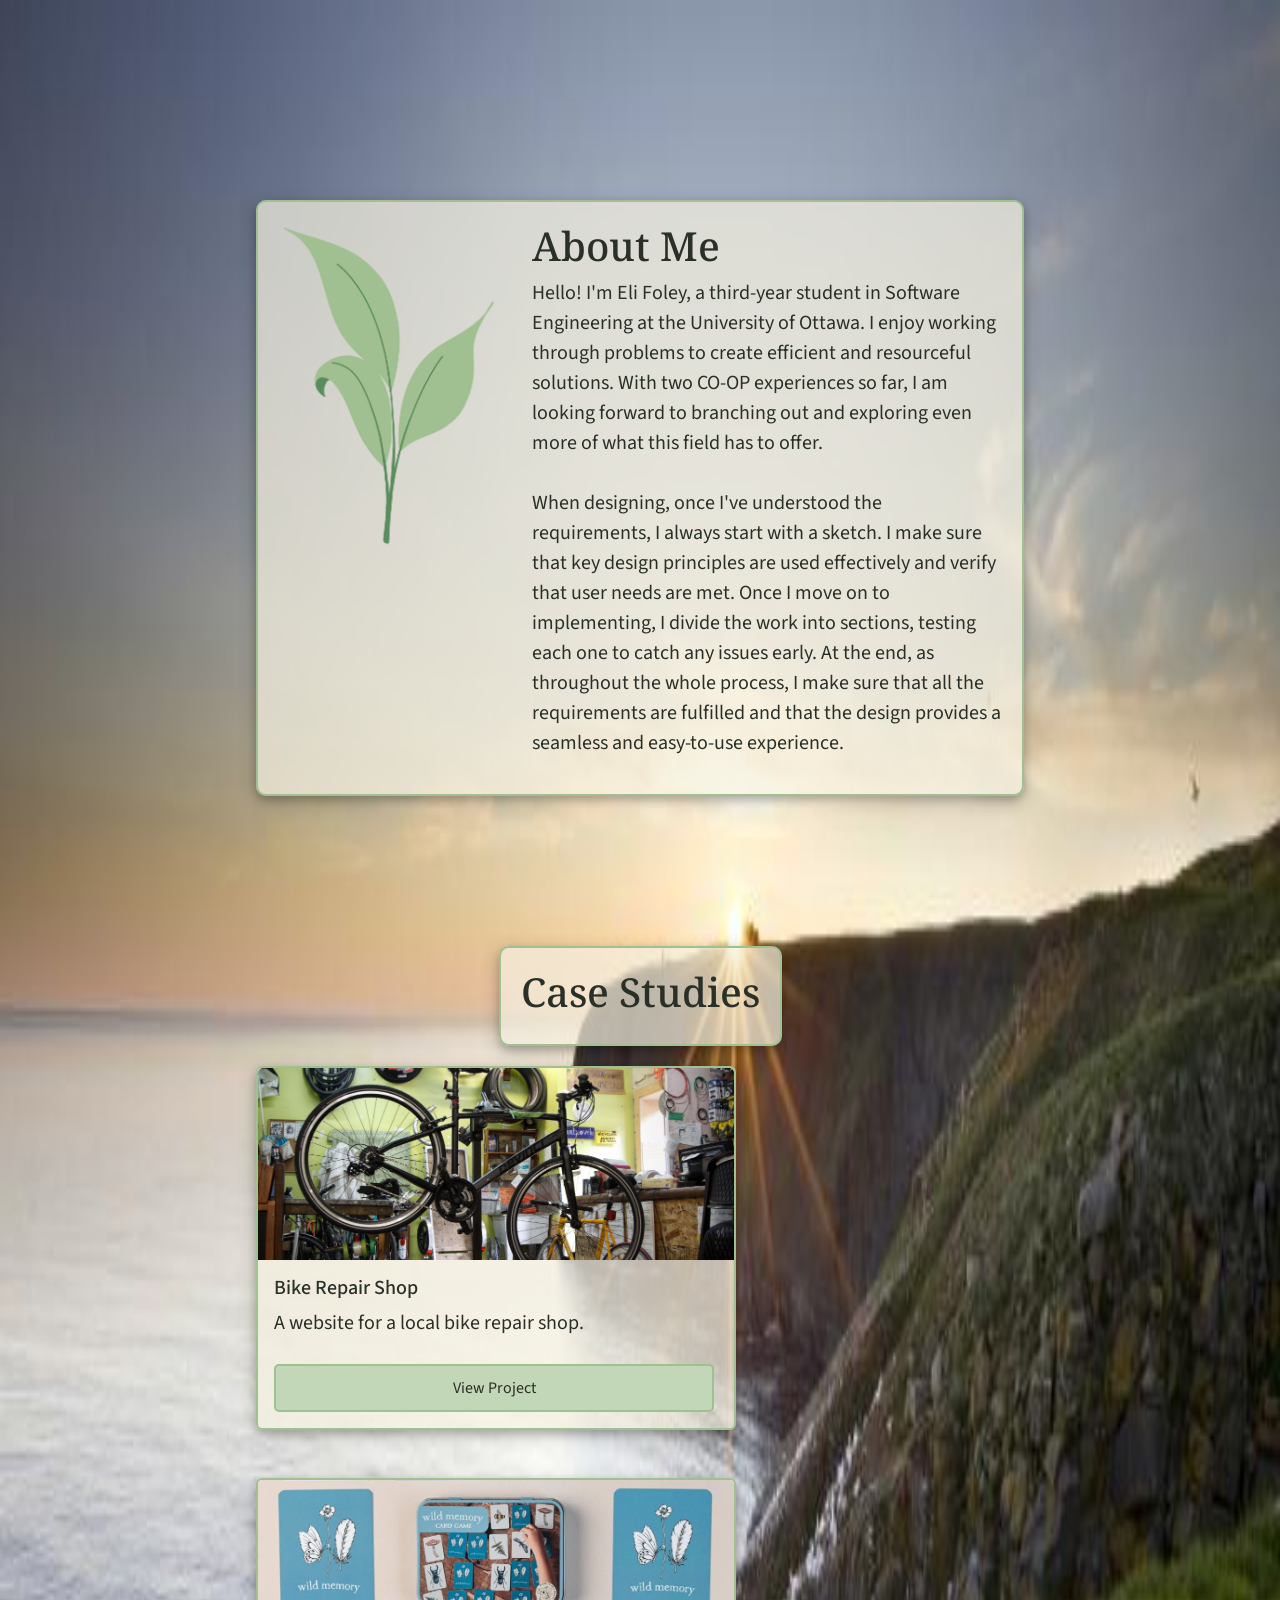
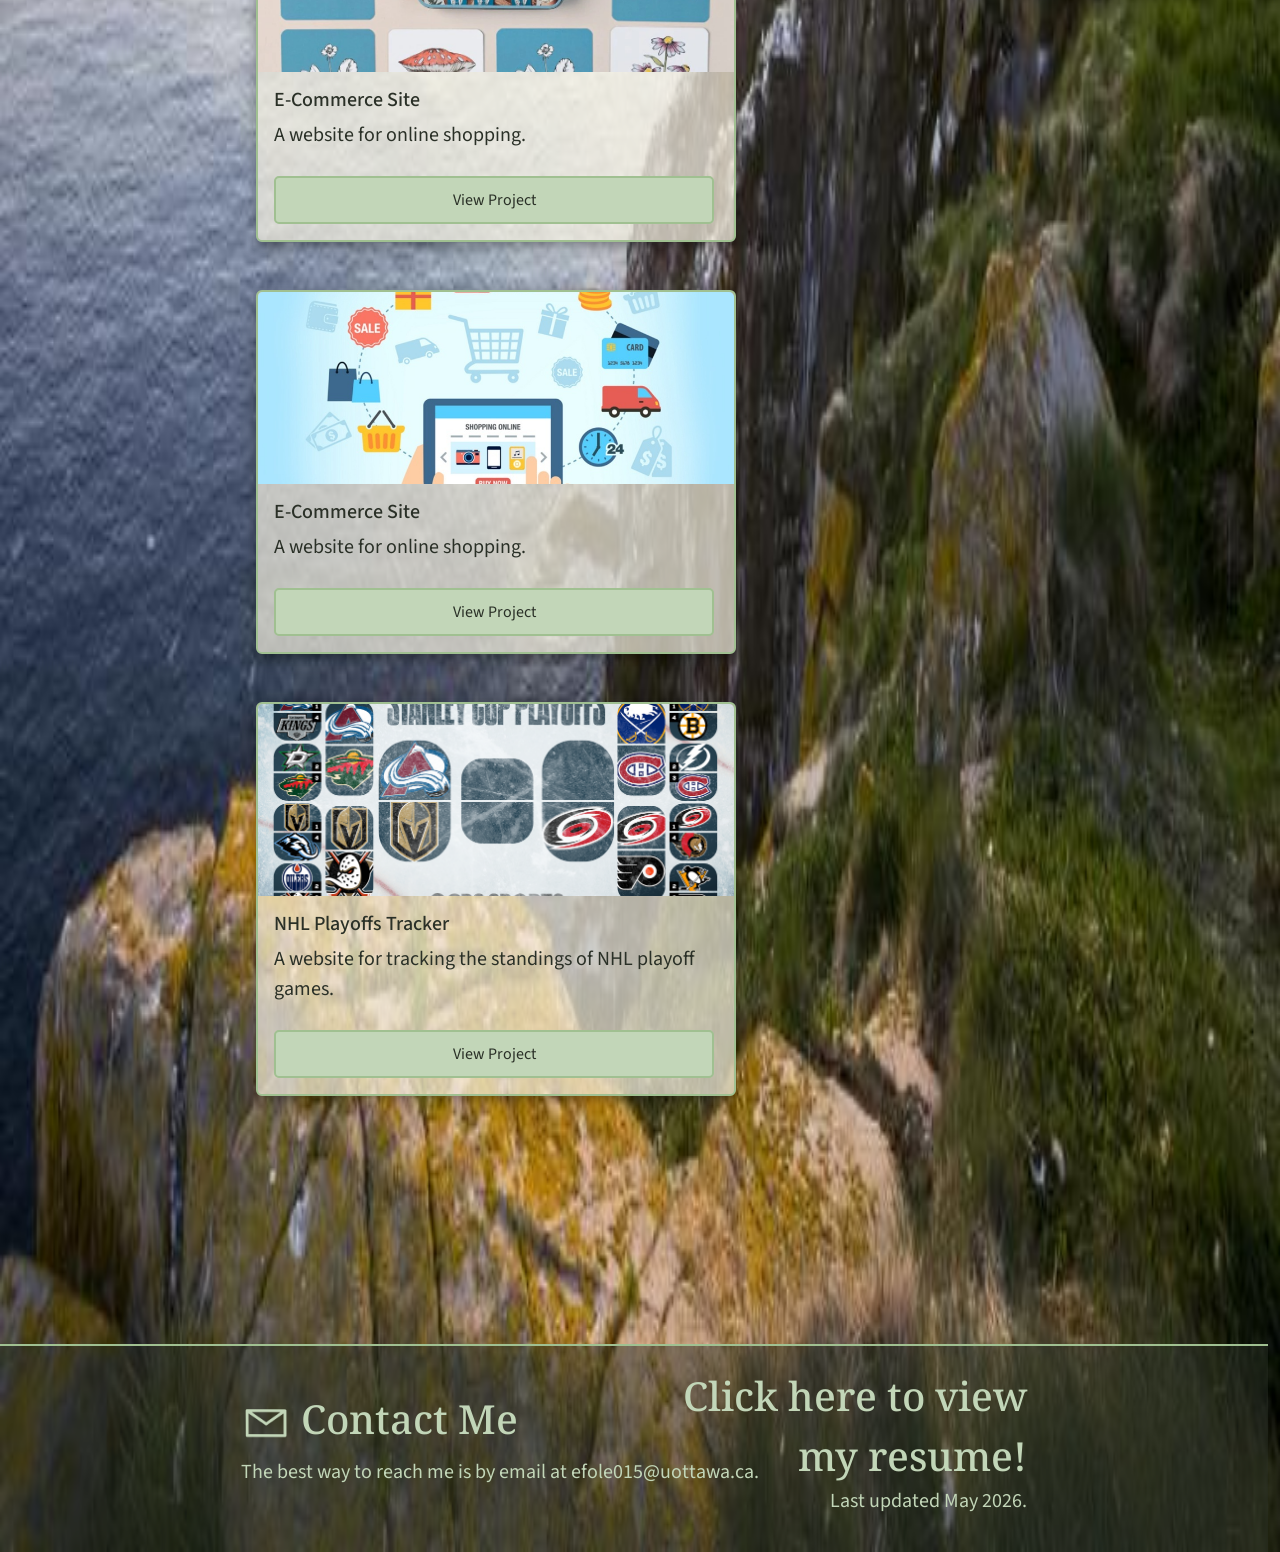
==== index.html @ bc76976b "Adding all files from local" ====
<html lang="en">
<head>
    <meta charset="UTF-8">
    <meta http-equiv="X-UA-Compatible" content="IE=edge">
    <meta name="viewport" content="width=device-width, initial-scale=1.0">
    <link rel="icon" type="image/png" href="/assets/favicon.ico" />
    <link href="https://cdn.jsdelivr.net/npm/bootstrap@5.3.8/dist/css/bootstrap.min.css" rel="stylesheet" integrity="sha384-sRIl4kxILFvY47J16cr9ZwB07vP4J8+LH7qKQnuqkuIAvNWLzeN8tE5YBujZqJLB" crossorigin="anonymous">
    <link rel="stylesheet" type="text/css" href="custom.css">
    <link rel="preconnect" href="https://fonts.googleapis.com">
<link rel="preconnect" href="https://fonts.gstatic.com" crossorigin>
<link href="https://fonts.googleapis.com/css2?family=Noto+Serif:ital,wght@0,100..900;1,100..900&family=Source+Sans+3:ital,wght@0,200..900;1,200..900&display=swap" rel="stylesheet">
    <title>Eli Foley - Portfolio</title>
</head>
<body>
    
    <!-- About Me -->
    <div class="aboutMe-container">
        <div class="row">
        <div class="col-md-auto">
            <img src="/assets/profileIcon.png" alt="Drawing of three leaves." class="profile-pic">
        </div>
        <div class="col">
            <div class="row">
                <h2 class="noto-serif-header">About Me</h2>
            </div>
            <div class="row">
                <p class="source-sans-3-paragraph">Hello! I'm Eli Foley, a third-year student in Software Engineering at the University of Ottawa. 
                    I enjoy working through problems to create efficient and resourceful solutions. With two CO-OP experiences so far, I am looking 
                    forward to branching out and exploring even more of what this field has to offer. <br> <br> When designing, once I've understood the requirements, I always start
                    with a sketch. I make sure that key design principles are used effectively and verify that user needs are met. Once I move on to implementing, I divide the work into 
                    sections, testing each one to catch any issues early. At the end, as throughout the whole process, I make sure that all the requirements are fulfilled and that the design
                    provides a seamless and easy-to-use experience.</p>
        
            </div>
        </div>
        </div>
        
    </div>

    <!-- Case Studies -->
    <div class="case-studies-header-container" style="place-items: center;">
        <h2 class="noto-serif-header">Case Studies</h2>
    </div>

    <div class="case-studies-container" >        
            <div class="row" >
                <div class="col-md-auto mb-5" style="place-items: center;">
                <div class="card" >
                                <img class="card-img-top" src="/assets/bikeshopcard.jpg" alt="Card image, a bike in the process of being repaired.">
                                <div class="source-sans-3-paragraph card-body">
                                    <h5 class="card-title">Bike Repair Shop</h5>
                                    <p class="card-text">A website for a local bike repair shop.</p>
                                    <a href="coming-soon.html" class="viewproject-button">View Project</a>
                                </div>
                            </div>
                </div>
                <div class="col-md-auto mb-5"></div>
                <div class="col-md-auto mb-5">
                <div class="card" >
                                <img class="card-img-top" src="/assets/MemoryGamePlaceholder.jpg" alt="Card image, a card-matching game.">
                                <div class="source-sans-3-paragraph card-body">
                                    <h5 class="card-title">E-Commerce Site</h5>
                                    <p class="card-text">A website for online shopping.</p>
                                    <a href="coming-soon.html" class="viewproject-button">View Project</a>
                                </div>
                            </div>
                </div>
            </div>

            <div class="row" >
                <div class="col-md-auto mb-5" style="place-items: center;">
                <div class="card" >
                                <img class="card-img-top" src="/assets/ecommerce-placeholder.jpg" alt="Card image, drawn graphic of an e-commerce website.">
                                <div class="source-sans-3-paragraph card-body">
                                    <h5 class="card-title">E-Commerce Site</h5>
                                    <p class="card-text">A website for online shopping.</p>
                                    <a href="coming-soon.html" class="viewproject-button">View Project</a>
                                </div>
                            </div>
                </div>
                <div class="col-md-auto mb-5"></div>
                <div class="col-md-auto mb-5">
                <div class="card" >
                                <img class="card-img-top" src="/assets/nhlplayoff-bracket-34-placeholder.jpg" alt="Card image, a graphic of the 2026 NHL playoff bracket.">
                                <div class="source-sans-3-paragraph card-body">
                                    <h5 class="card-title">NHL Playoffs Tracker</h5>
                                    <p class="card-text">A website for tracking the standings of NHL playoff games.</p>
                                    <a href="coming-soon.html" class="viewproject-button">View Project</a>
                                </div>
                            </div>
                </div>
            </div>
    </div>

    <!-- Contact Me -->
    <div class="row contactme-container" style="place-items: center;">
        <div class="col-md-6">
            <div class="container" style="justify-content: left; margin-left: 35%;">
                <h2 class="noto-serif-header" style="color: #C2D6B8;">
                    <img src="/assets/email-icon.png" alt="" style="width: 50px; vertical-align: middle;">
                    Contact Me</h2>
                <p class="source-sans-3-paragraph" style="color: #C2D6B8;">The best way to reach me is by email at efole015@uottawa.ca.</p>
            </div>
        </div>
        <div class="col-md-6 text-end">
            <div class="container" style="padding-right:35%;" >
                    <a class="resume-link" href="EliFoley_CV_Fall2026_ENG.pdf" target="_blank">Click here to view my resume!</a>
                    <p class="source-sans-3-paragraph" style="color: #C2D6B8;">Last updated May 2026.</p>
            </div>
        </div>
    </div>

    <script src="https://cdn.jsdelivr.net/npm/bootstrap@5.3.8/dist/js/bootstrap.bundle.min.js" integrity="sha384-FKyoEForCGlyvwx9Hj09JcYn3nv7wiPVlz7YYwJrWVcXK/BmnVDxM+D2scQbITxI" crossorigin="anonymous"></script>
</body>
</html>
---- custom.css ----
body {
    /* background-color: #F5F1E1; */
     background-image: url('/assets/newfoundland-coastline-GettyImages-108273950.jpg'); 
     background-size: 100% 100%;
     background-repeat: no-repeat;
    
     
}

.aboutMe-container {
    background-color: rgba(245, 241, 225, 0.7);
    border: 2px solid #A0C091;
    margin-top: 200px;
    margin-left: 20%;
    margin-right: 20%;
    padding: 20px;
    border-radius: 10px;
    box-shadow: 0 4px 8px 0 rgba(0, 0, 0, 0.2), 0 6px 20px 0 rgba(0, 0, 0, 0.19);
}

.profile-pic {
    width: 225px;
    height: 325px;
    margin-right: 5px;
}

.noto-serif-header {
  font-family: "Noto Serif", serif;
  font-optical-sizing: auto;
  font-size: 2.5rem;
  font-weight: 500;
  font-style: normal;
  font-variation-settings:
    "wdth" 100;
  color: #2A3027;
}

.source-sans-3-paragraph {
  font-family: "Source Sans 3", sans-serif;
  font-optical-sizing: auto;
  font-size: 1.25rem;
  font-weight: 400;
  font-style: normal;
  color: #2A3027;
}

.case-studies-container {
    align-items: center;
    width: fit-content;
    margin-top: 20px;
    margin-bottom: 60px;
    padding-left: 20%;
    padding-right: 20%;
    margin-left: auto;
    margin-right: auto;
}

.case-studies-header-container {
    background-color: rgba(245, 241, 225, 0.7);
    border: 2px solid #A0C091;
    padding: 20px;
    width: fit-content;
    border-radius: 10px;
    margin-top: 150px;
    margin-left: auto;
    margin-right: auto;
    box-shadow: 0 4px 8px 0 rgba(0, 0, 0, 0.2), 0 6px 20px 0 rgba(0, 0, 0, 0.19);
}

.card {
  width: 30rem;
  /*height: 30rem;*/
  transition: transform .2s; 
  background-color: rgba(245, 241, 225, 0.7);
  border: 2px solid #A0C091;
  box-shadow: 0 4px 8px 0 rgba(0, 0, 0, 0.2), 0 6px 20px 0 rgba(0, 0, 0, 0.19);
}

.card:hover {
  transform: translateY(-5px); 
  box-shadow: 0 4px 8px 0 rgba(0, 0, 0, 0.5), 0 6px 20px 0 rgba(0, 0, 0, 0.3);
}

.card-img-top {
    width: 100%;
    height: 15vw;
    object-fit: cover;
}

.viewproject-button {
    background-color: #C2D6B8;
    color: #2A3027;
    border: 2px solid #A0C091;
    padding: 10px 20px;
    text-align: center;
    text-decoration: none;
    display: inline-block;
    font-size: 1rem;
    margin-top: 10px;
    border-radius: 5px;
    transition: background-color 0.3s ease, color 0.3s ease;
    margin-left: auto;
    margin-right: auto;
    width: 27.5rem;
}

.viewproject-button:hover {
   background-color: #A0C091;
  box-shadow: 0 1px 1px 0 rgba(0, 0, 0, 0.1), 0 6px 20px 0 rgba(0, 0, 0, 0.1);
}

.coming-soon-container {
    background-color: rgba(245, 241, 225, 0.7);
    border: 2px solid #A0C091;
    margin-top: 200px;
    margin-left: 20%;
    margin-right: 20%;
    padding: 20px;
    border-radius: 10px;
    box-shadow: 0 4px 8px 0 rgba(0, 0, 0, 0.2), 0 6px 20px 0 rgba(0, 0, 0, 0.19);
}

.contactme-container {
    background-color: rgba(42, 48, 39, 0.5);
    border-top: 2px solid #A0C091;
    margin-top: 200px;
    width: 100vw;
    padding: 20px;
}

.resume-link {
    font-family: "Noto Serif", serif;
  font-optical-sizing: auto;
  font-size: 2.5rem;
  font-weight: 500;
  font-style: normal;
  font-variation-settings:
    "wdth" 100;
  color: #C2D6B8;
  text-decoration: none;
}

.resume-link:hover {
  color: #A0C091;
}


/*  #F5F1E1  #A0C091  #5B8C5D  #2A3027  #FFFFFF  #C2D6B8
https://www.figma.com/color-palette-generator/?colors=F5F1E1-5B8C5D-A0C091-C2D6B8-2A3027-FFFFFF  */
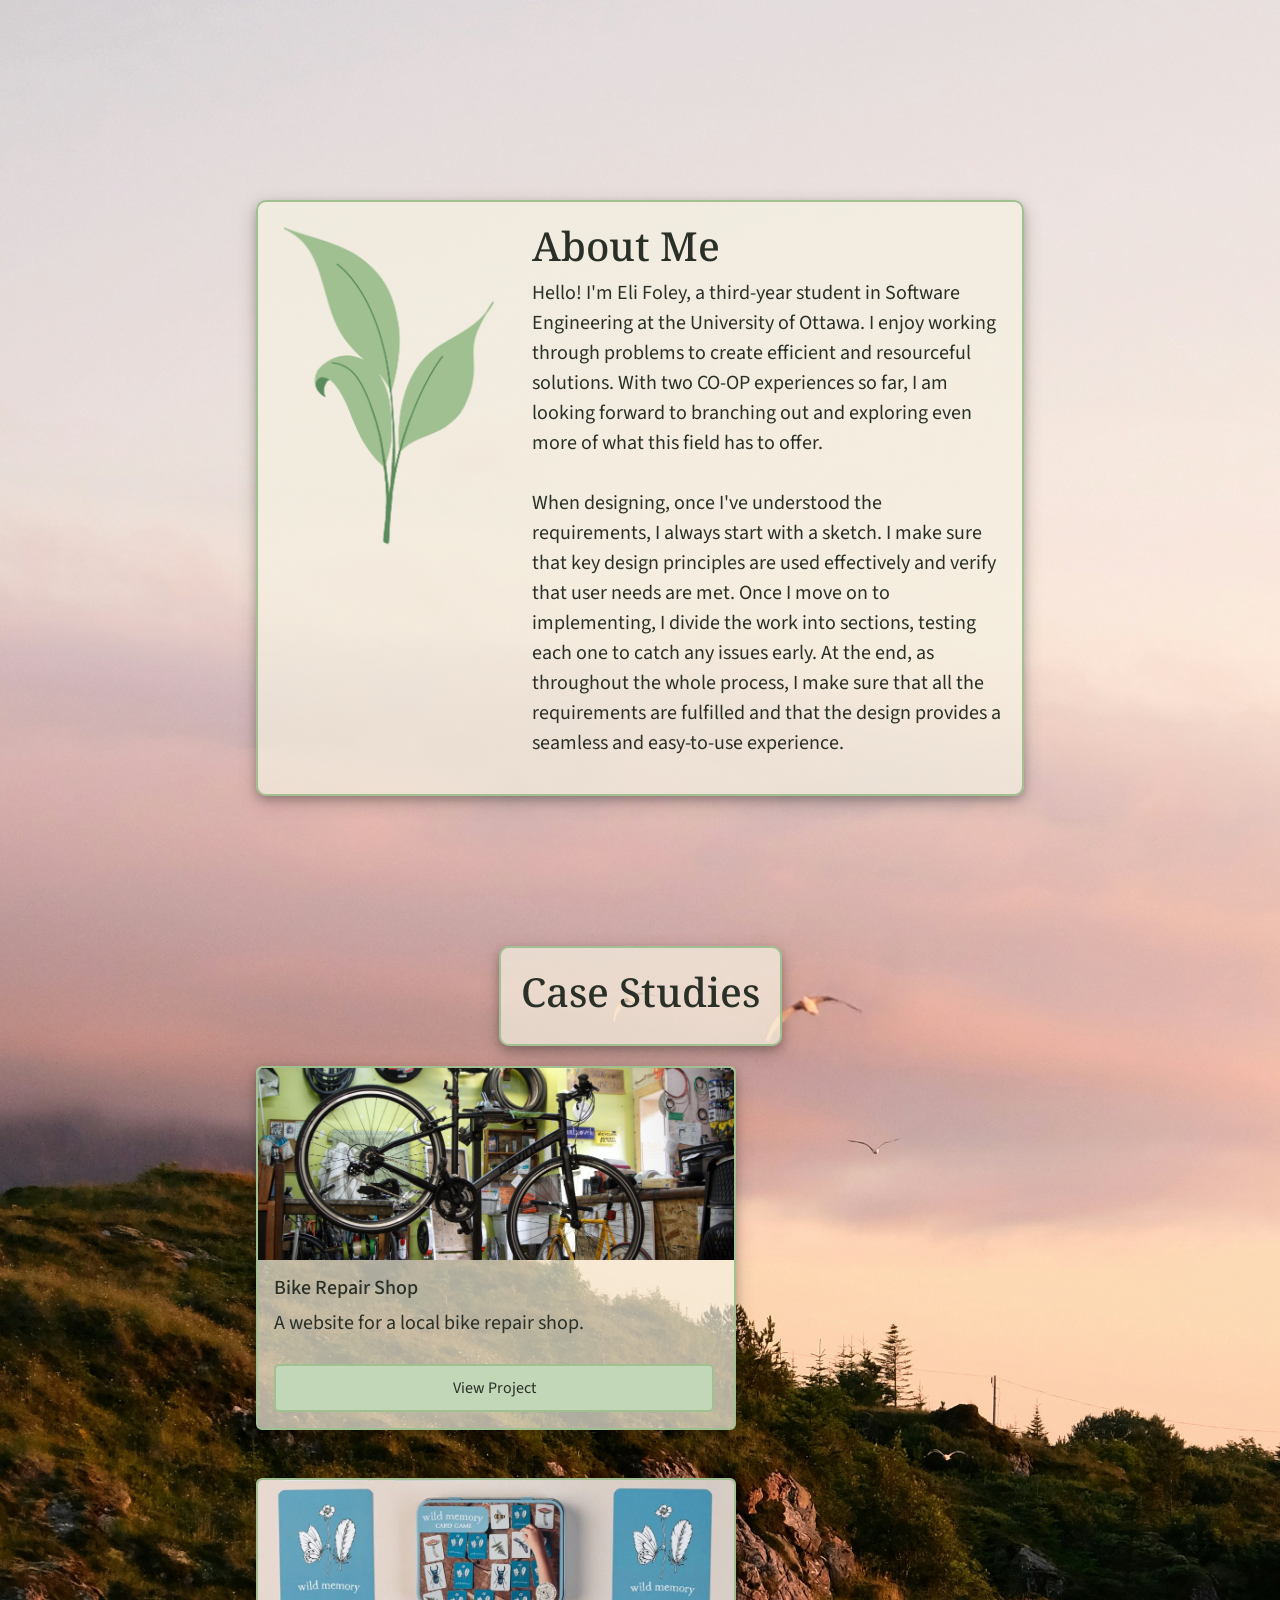
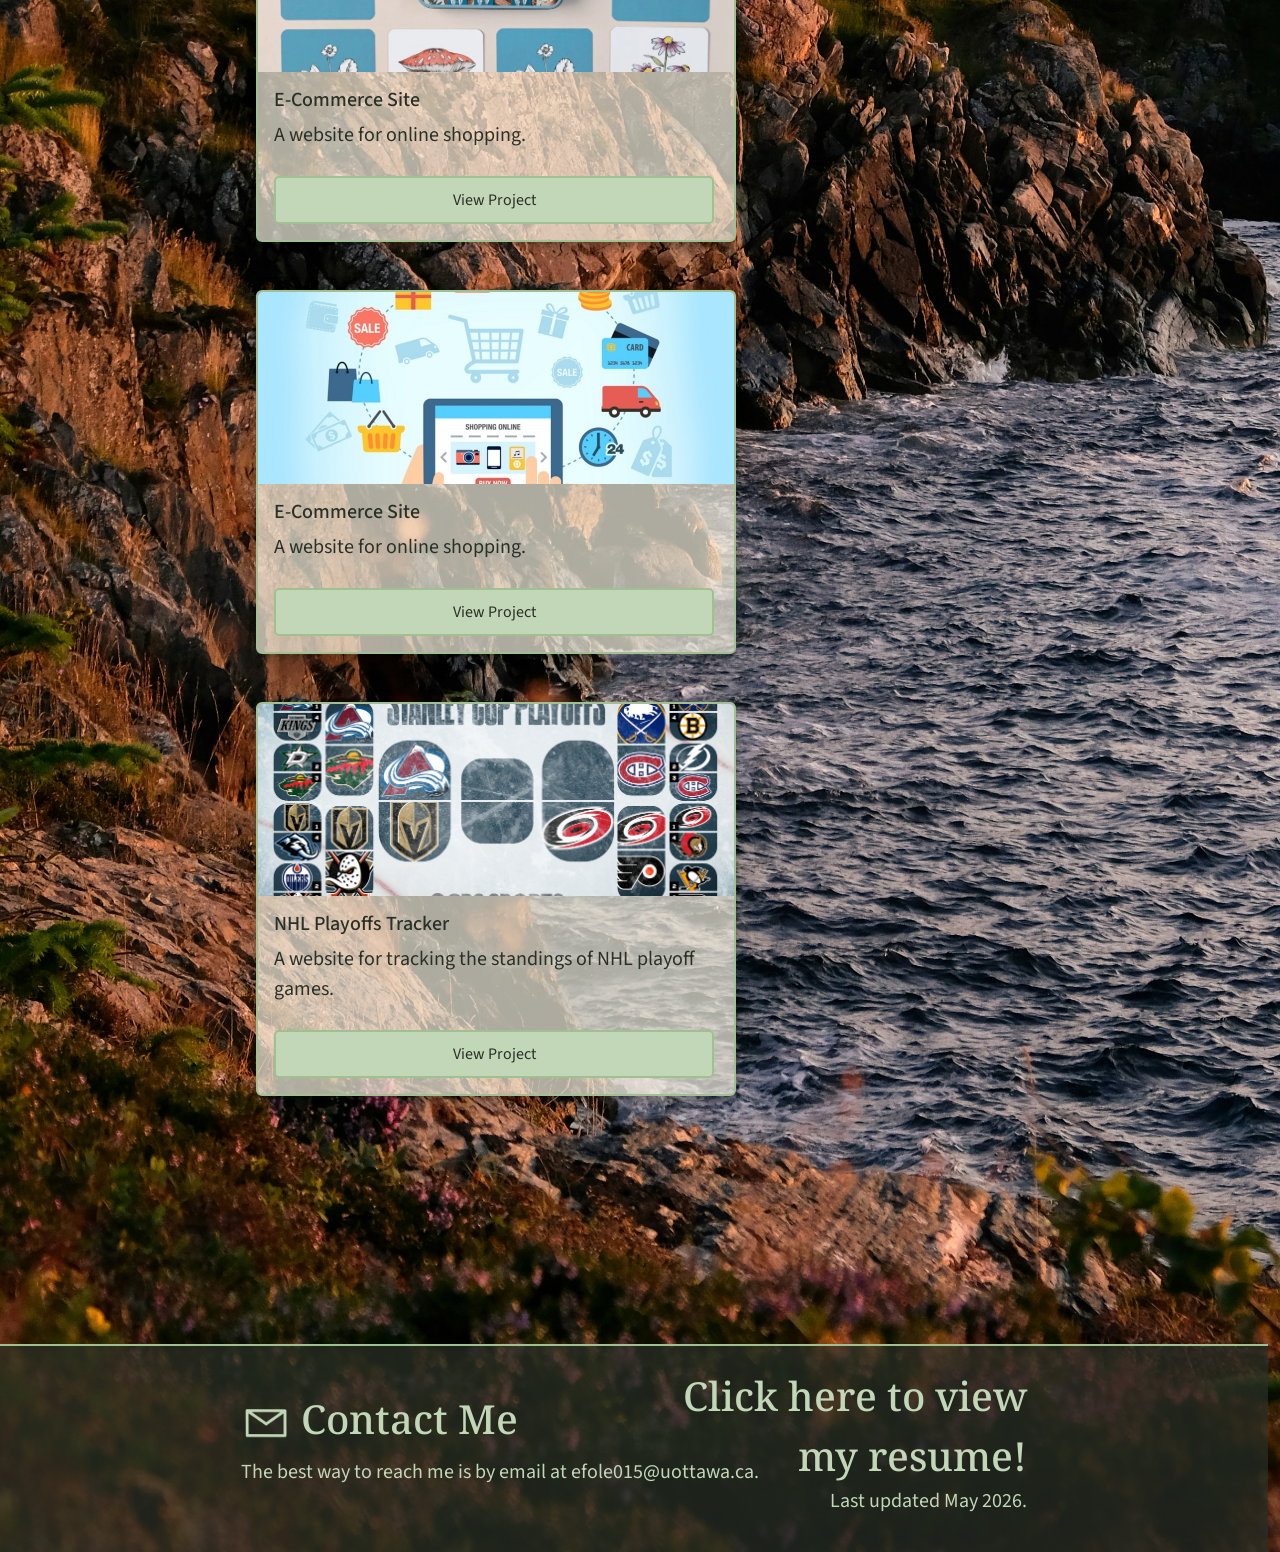
==== commit 24b64ef5: "cleaned up code and added some comments" ====
--- a/index.html
+++ b/index.html
@@ -7,8 +7,8 @@
     <link href="https://cdn.jsdelivr.net/npm/bootstrap@5.3.8/dist/css/bootstrap.min.css" rel="stylesheet" integrity="sha384-sRIl4kxILFvY47J16cr9ZwB07vP4J8+LH7qKQnuqkuIAvNWLzeN8tE5YBujZqJLB" crossorigin="anonymous">
     <link rel="stylesheet" type="text/css" href="custom.css">
     <link rel="preconnect" href="https://fonts.googleapis.com">
-<link rel="preconnect" href="https://fonts.gstatic.com" crossorigin>
-<link href="https://fonts.googleapis.com/css2?family=Noto+Serif:ital,wght@0,100..900;1,100..900&family=Source+Sans+3:ital,wght@0,200..900;1,200..900&display=swap" rel="stylesheet">
+    <link rel="preconnect" href="https://fonts.gstatic.com" crossorigin>
+    <link href="https://fonts.googleapis.com/css2?family=Noto+Serif:ital,wght@0,100..900;1,100..900&family=Source+Sans+3:ital,wght@0,200..900;1,200..900&display=swap" rel="stylesheet">
     <title>Eli Foley - Portfolio</title>
 </head>
 <body>
--- a/custom.css
+++ b/custom.css
@@ -1,10 +1,9 @@
 body {
-    /* background-color: #F5F1E1; */
-     background-image: url('/assets/newfoundland-coastline-GettyImages-108273950.jpg'); 
-     background-size: 100% 100%;
+     background-image: url('/assets/finn-schurmann-Ab8P2MkwEA0-unsplash.jpg'); 
+     /* Photo by Finn Schürmann on Unsplash */
+     background-position: center;
+     background-size: cover; 
      background-repeat: no-repeat;
-    
-     
 }
 
 .aboutMe-container {
@@ -121,7 +120,7 @@
 }
 
 .contactme-container {
-    background-color: rgba(42, 48, 39, 0.5);
+    background-color: rgba(42, 48, 39, 0.7);
     border-top: 2px solid #A0C091;
     margin-top: 200px;
     width: 100vw;
@@ -129,7 +128,7 @@
 }
 
 .resume-link {
-    font-family: "Noto Serif", serif;
+  font-family: "Noto Serif", serif;
   font-optical-sizing: auto;
   font-size: 2.5rem;
   font-weight: 500;
@@ -144,6 +143,3 @@
   color: #A0C091;
 }
 
-
-/*  #F5F1E1  #A0C091  #5B8C5D  #2A3027  #FFFFFF  #C2D6B8
-https://www.figma.com/color-palette-generator/?colors=F5F1E1-5B8C5D-A0C091-C2D6B8-2A3027-FFFFFF  */
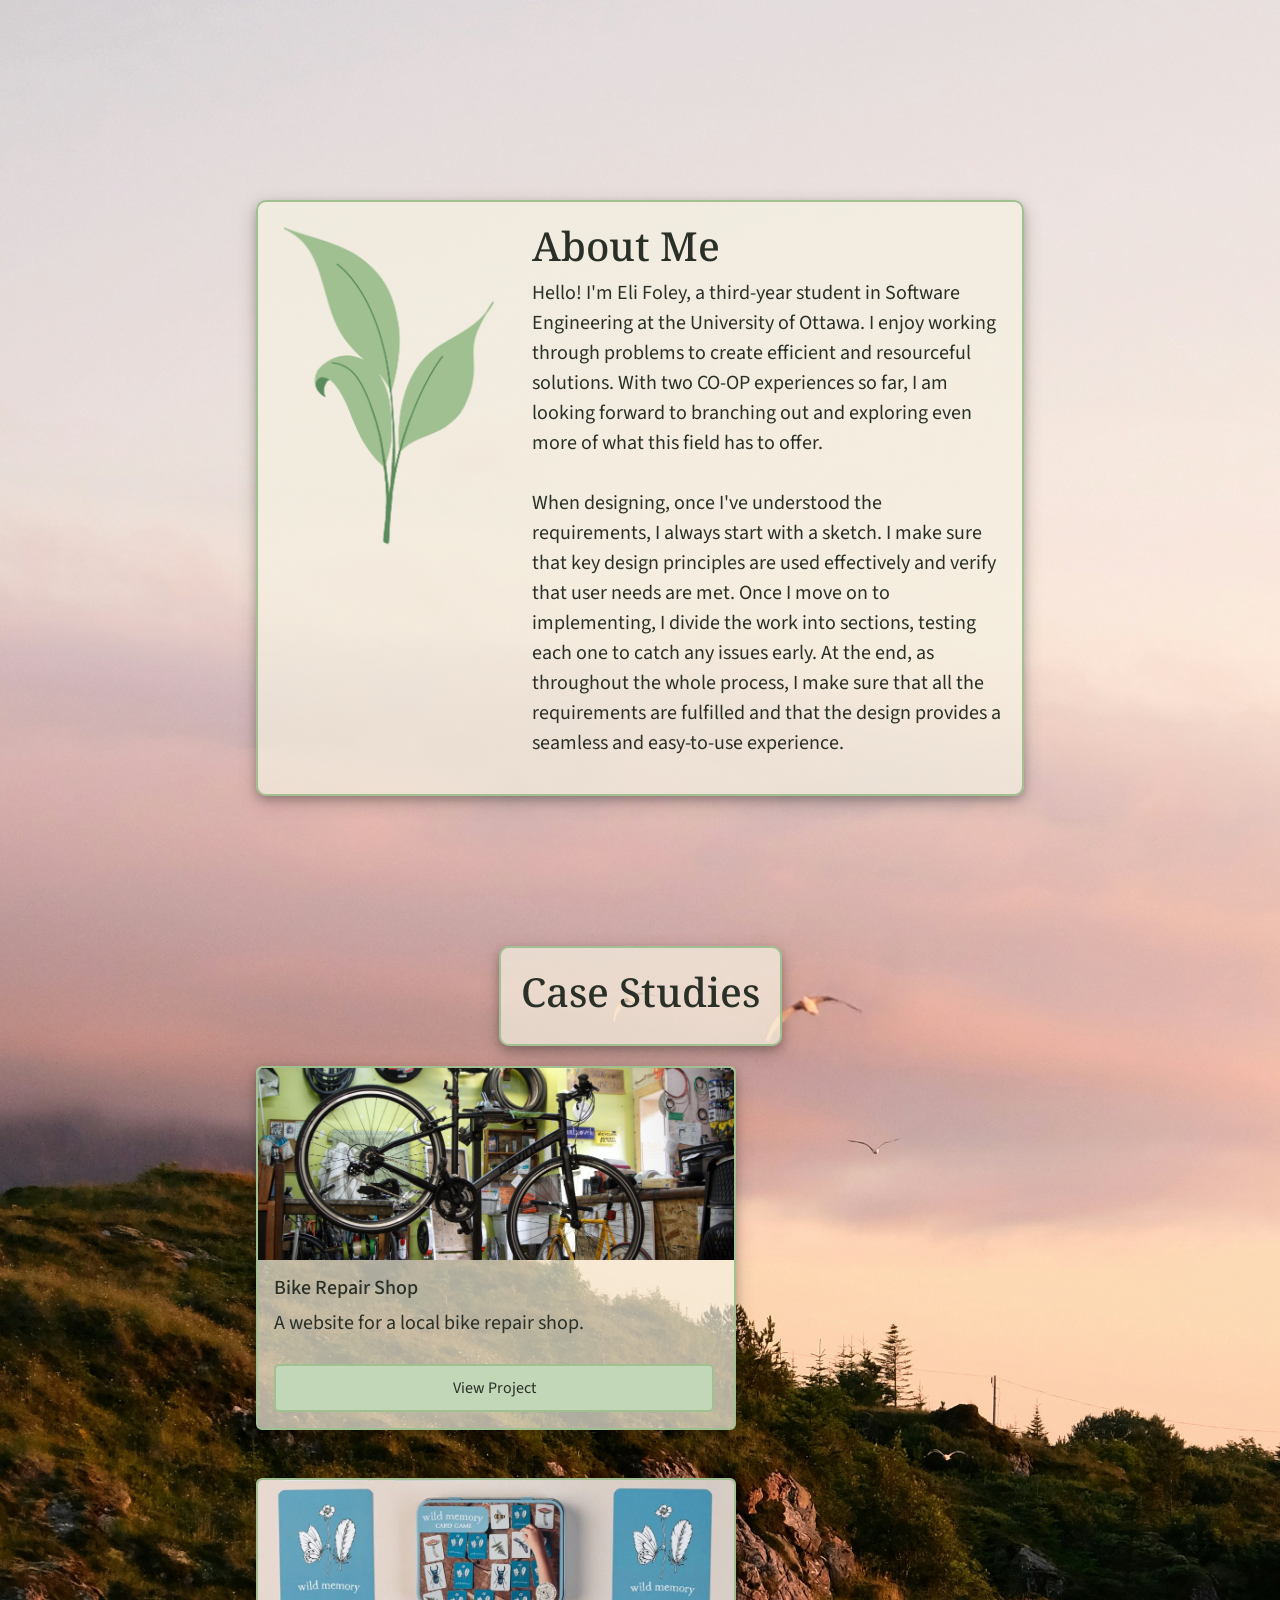
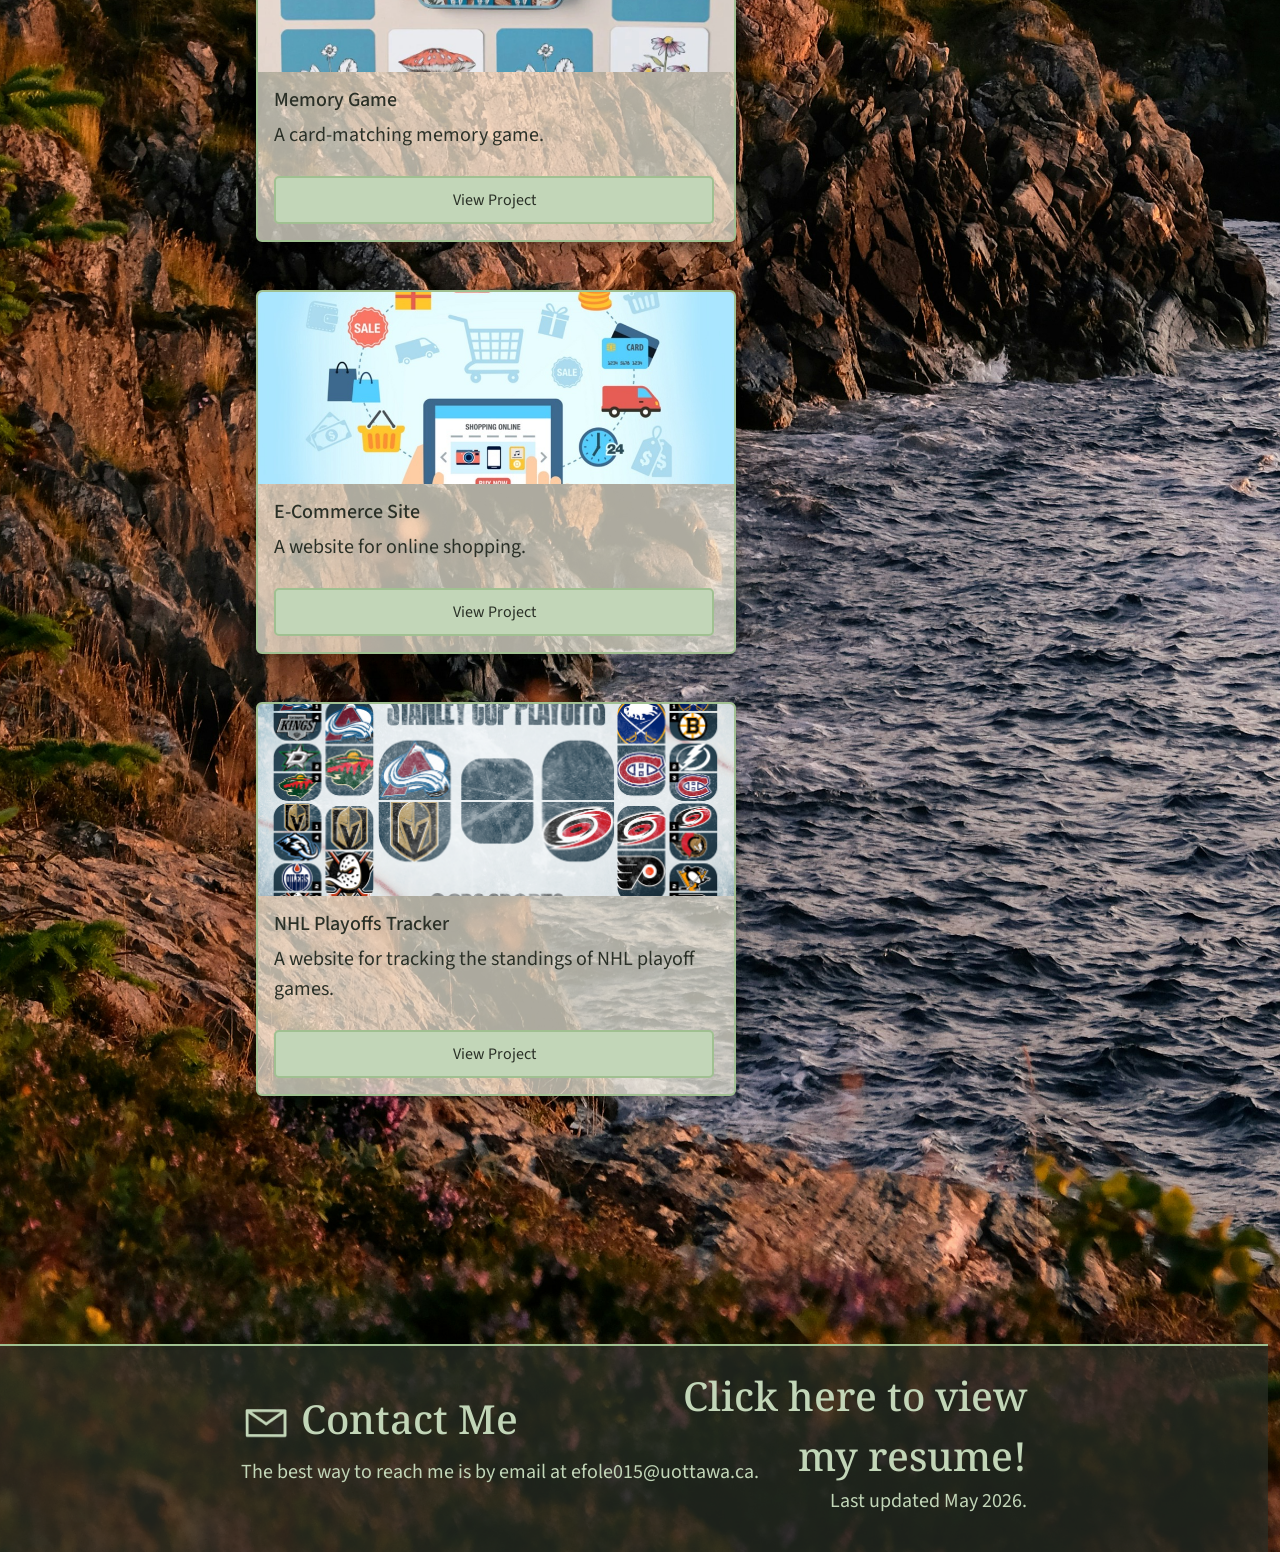
==== commit f1613903: "fixing an error in one of the project cards" ====
--- a/index.html
+++ b/index.html
@@ -50,7 +50,7 @@
                                 <div class="source-sans-3-paragraph card-body">
                                     <h5 class="card-title">Bike Repair Shop</h5>
                                     <p class="card-text">A website for a local bike repair shop.</p>
-                                    <a href="coming-soon.html" class="viewproject-button">View Project</a>
+                                    <a href="https://gocycle-bike-repair.netlify.app/" class="viewproject-button">View Project</a>
                                 </div>
                             </div>
                 </div>
@@ -59,8 +59,8 @@
                 <div class="card" >
                                 <img class="card-img-top" src="/assets/MemoryGamePlaceholder.jpg" alt="Card image, a card-matching game.">
                                 <div class="source-sans-3-paragraph card-body">
-                                    <h5 class="card-title">E-Commerce Site</h5>
-                                    <p class="card-text">A website for online shopping.</p>
+                                    <h5 class="card-title">Memory Game</h5>
+                                    <p class="card-text">A card-matching memory game.</p>
                                     <a href="coming-soon.html" class="viewproject-button">View Project</a>
                                 </div>
                             </div>
